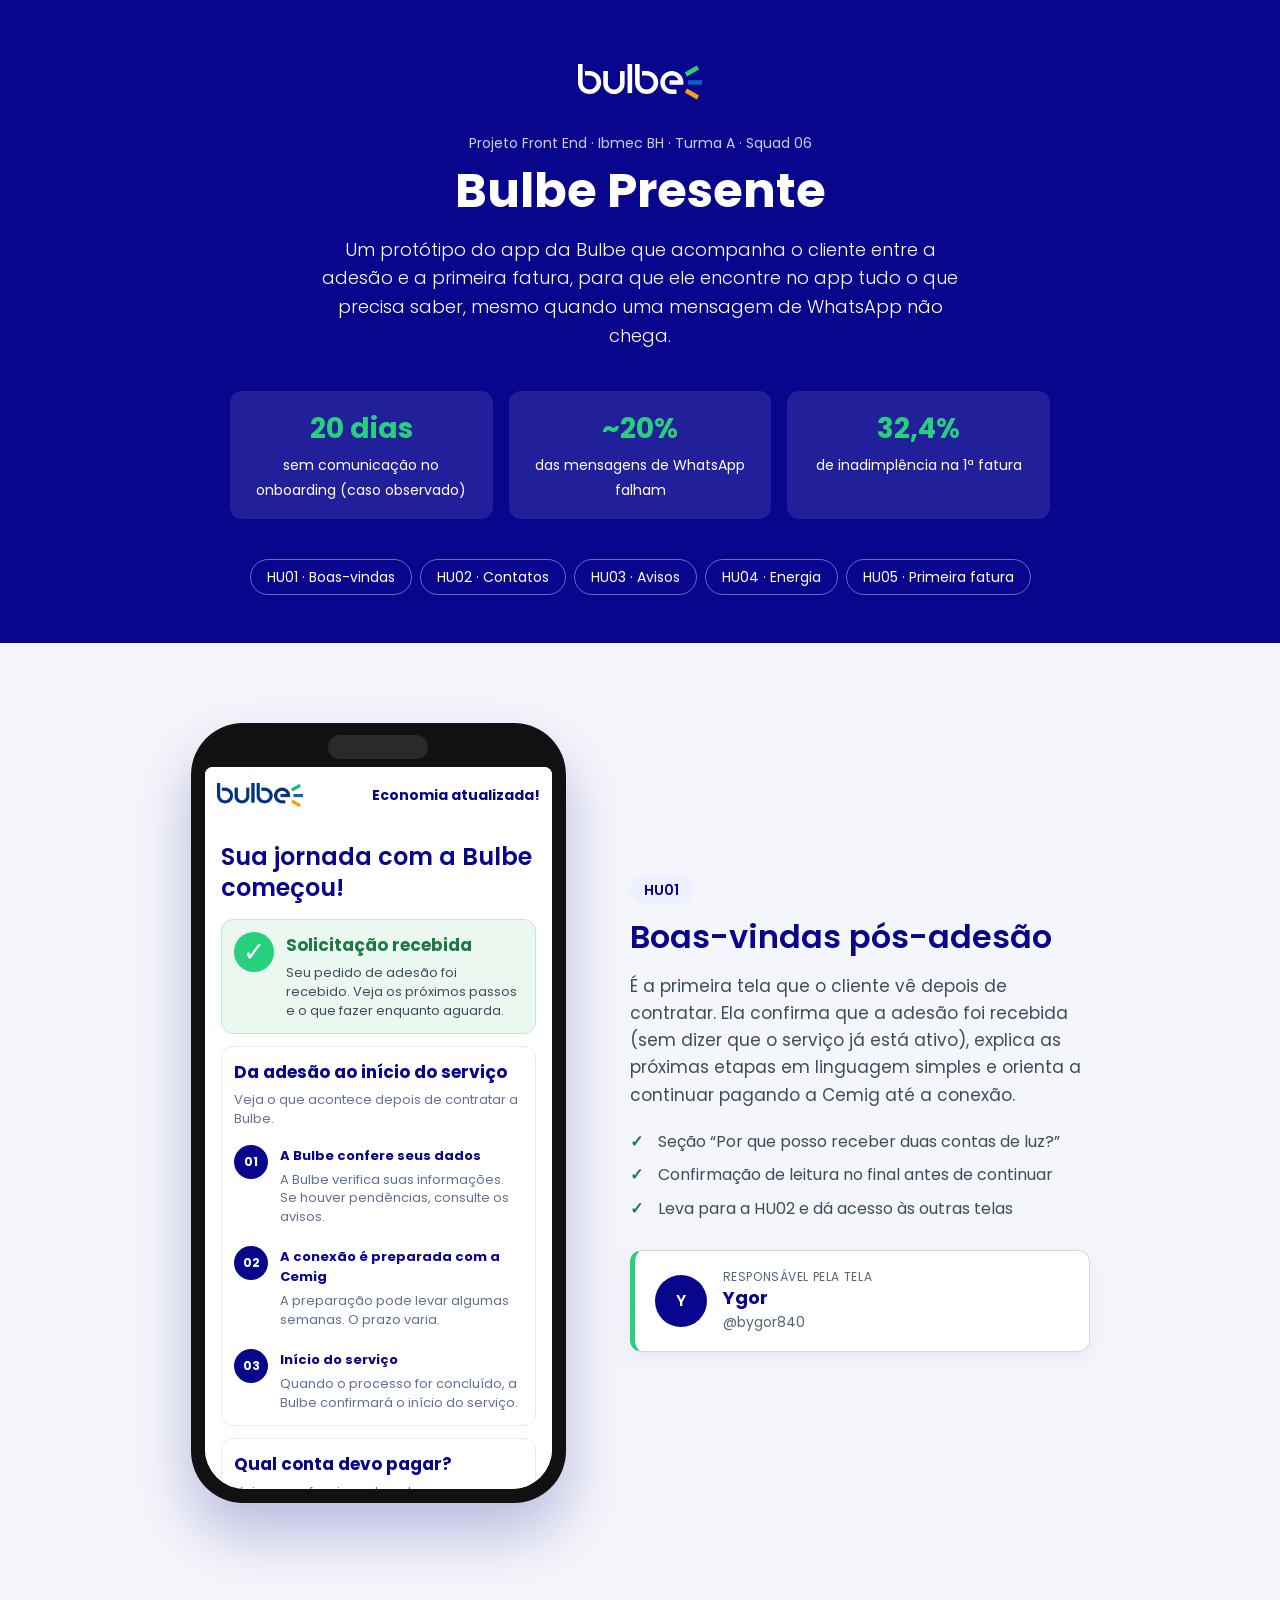
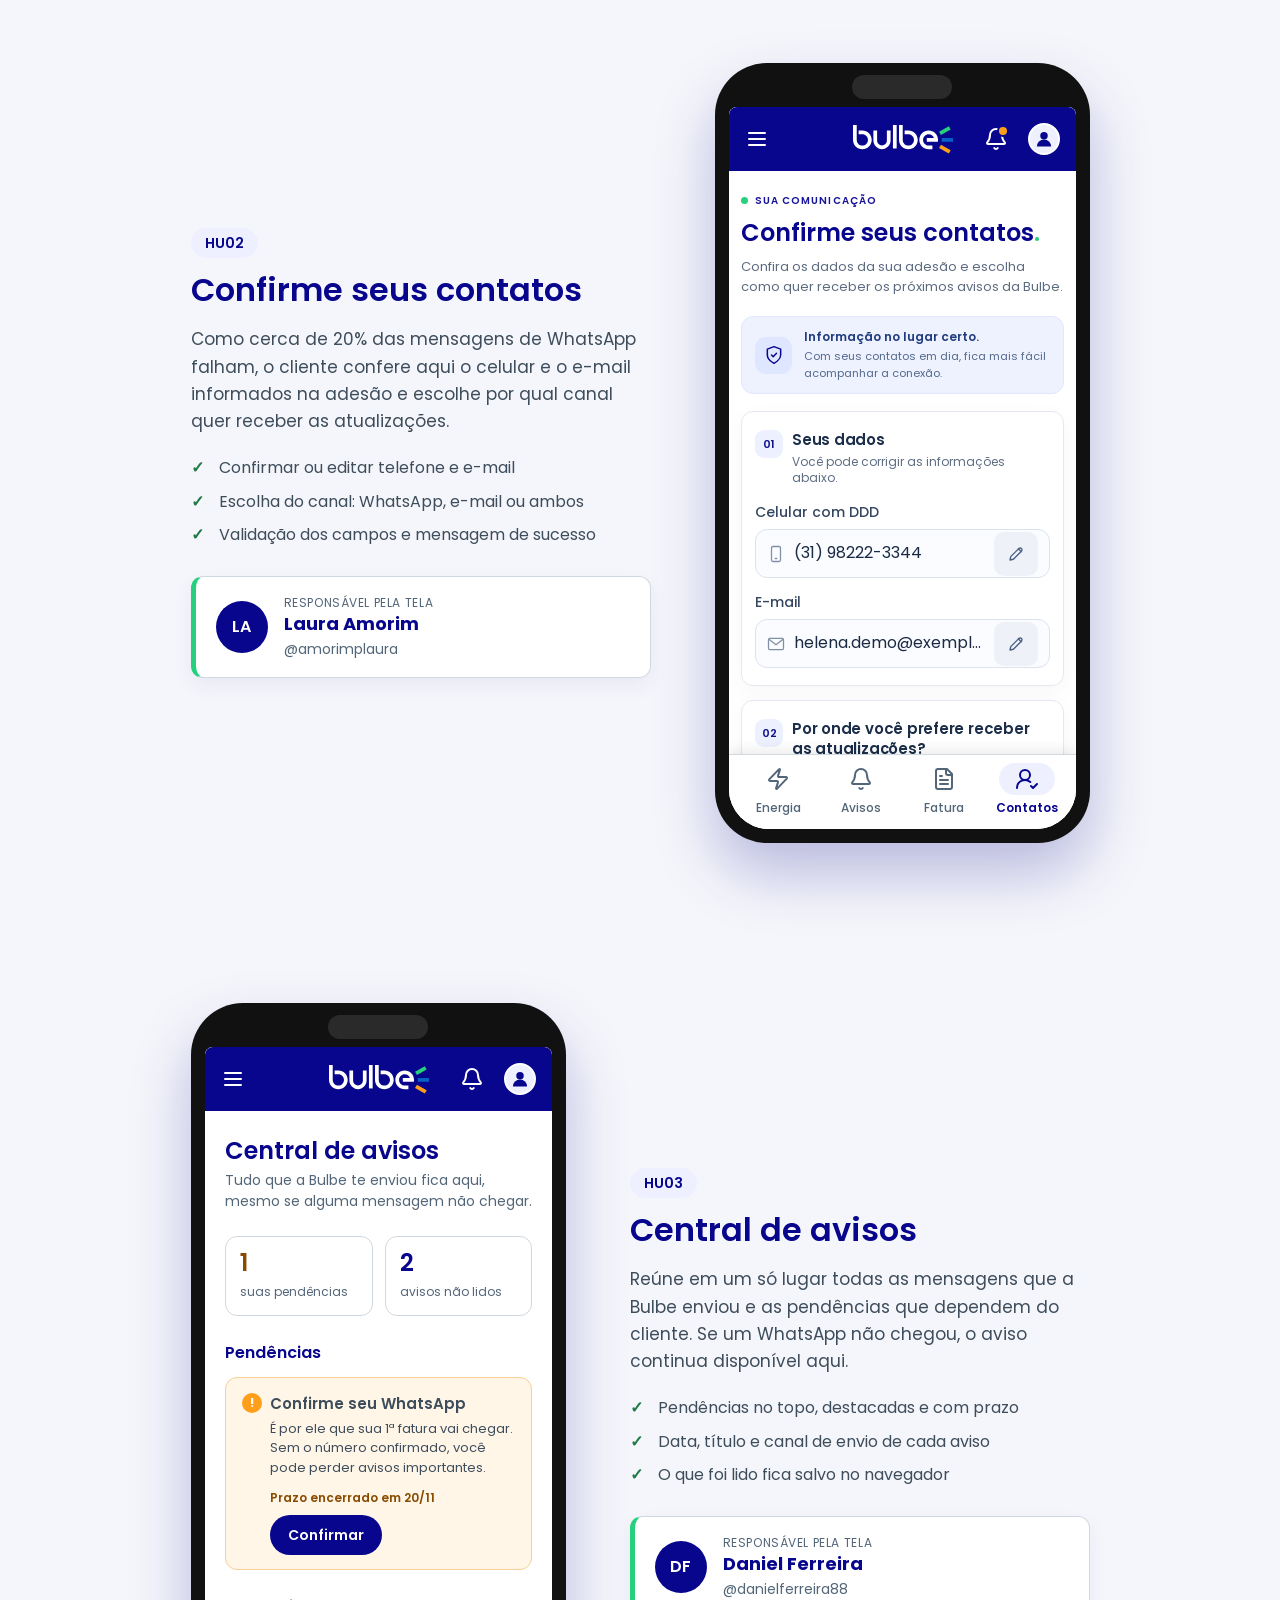
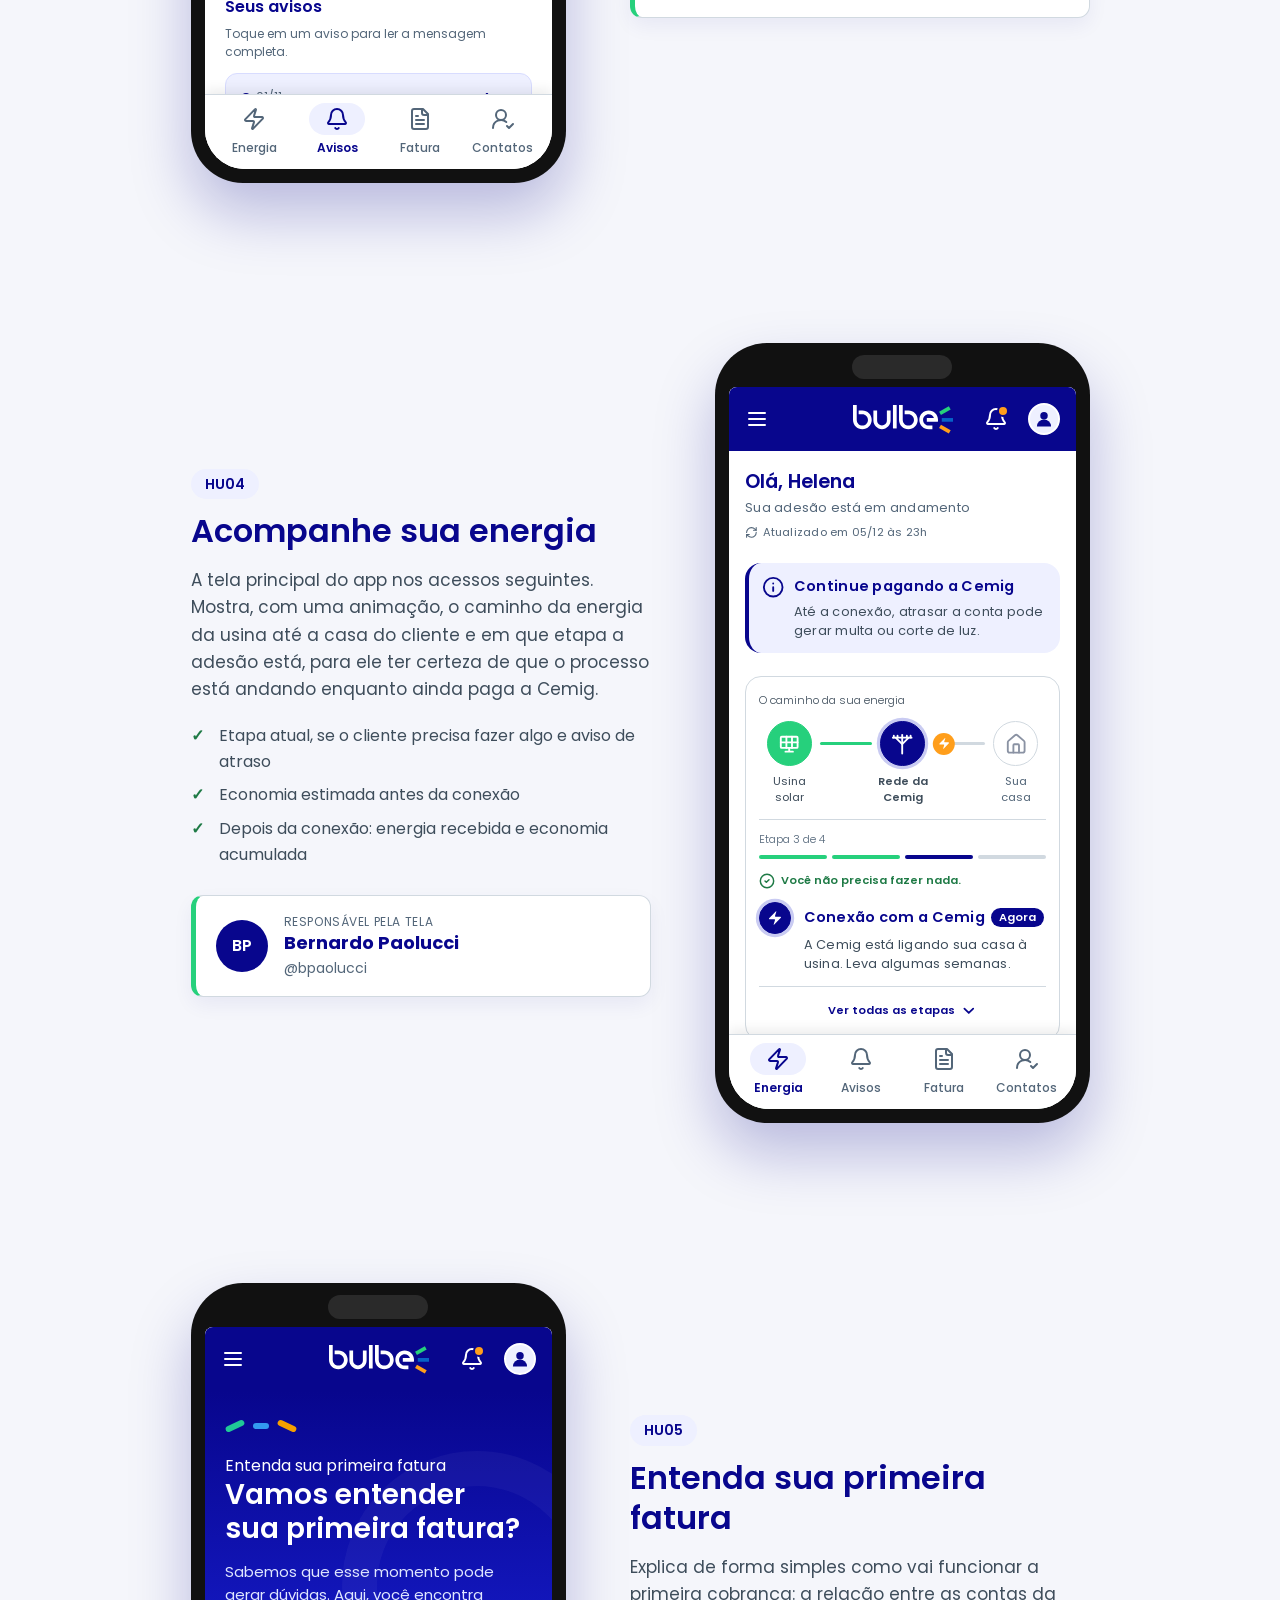
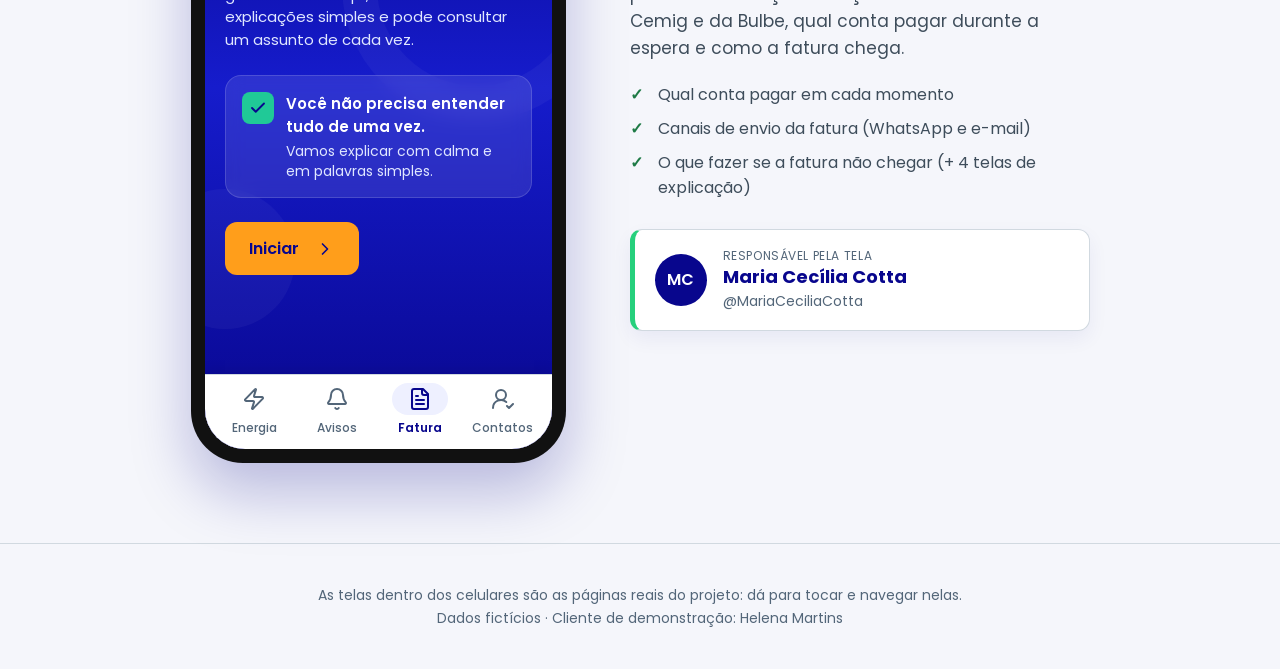
==== index.html @ 54dbc533 "feat: apresentação das telas do Bulbe Presente" ====
<!DOCTYPE html>
<html lang="pt-BR">
<head>
  <meta charset="UTF-8">
  <meta name="viewport" content="width=device-width, initial-scale=1">
  <title>Apresentação · Bulbe Presente</title>

  <!-- Fonte Poppins (a mesma do app) -->
  <link href="https://fonts.googleapis.com/css2?family=Poppins:wght@300;400;500;600;700&display=swap" rel="stylesheet">
  <link rel="stylesheet" href="apresentacao.css">
</head>
<body>

  <!-- ================= ABERTURA ================= -->
  <header class="abertura">
    <img class="abertura-logo" src="assets/img/logo-bulbe-branco.svg" alt="Bulbe">
    <p class="abertura-etiqueta">Projeto Front End · Ibmec BH · Turma A · Squad 06</p>
    <h1>Bulbe Presente</h1>
    <p class="abertura-texto">
      Um protótipo do app da Bulbe que acompanha o cliente entre a adesão e a primeira fatura,
      para que ele encontre no app tudo o que precisa saber, mesmo quando uma mensagem de WhatsApp não chega.
    </p>

    <ul class="numeros">
      <li><strong>20 dias</strong><span>sem comunicação no onboarding (caso observado)</span></li>
      <li><strong>~20%</strong><span>das mensagens de WhatsApp falham</span></li>
      <li><strong>32,4%</strong><span>de inadimplência na 1ª fatura</span></li>
    </ul>

    <nav class="sumario" aria-label="Telas">
      <a href="#hu01">HU01 · Boas-vindas</a>
      <a href="#hu02">HU02 · Contatos</a>
      <a href="#hu03">HU03 · Avisos</a>
      <a href="#hu04">HU04 · Energia</a>
      <a href="#hu05">HU05 · Primeira fatura</a>
    </nav>
  </header>

  <main>

    <!-- ================= HU01 ================= -->
    <section class="tela" id="hu01">
      <div class="celular">
        <div class="celular-entalhe"></div>
        <iframe src="pages/hu01.html?cliente=1" title="Tela HU01 · Boas-vindas" loading="lazy"></iframe>
      </div>

      <div class="tela-info">
        <span class="tela-id">HU01</span>
        <h2>Boas-vindas pós-adesão</h2>
        <p>
          É a primeira tela que o cliente vê depois de contratar. Ela confirma que a adesão foi recebida
          (sem dizer que o serviço já está ativo), explica as próximas etapas em linguagem simples e
          orienta a continuar pagando a Cemig até a conexão.
        </p>
        <ul class="destaques">
          <li>Seção “Por que posso receber duas contas de luz?”</li>
          <li>Confirmação de leitura no final antes de continuar</li>
          <li>Leva para a HU02 e dá acesso às outras telas</li>
        </ul>
        <div class="responsavel">
          <span class="responsavel-foto">Y</span>
          <div>
            <small>Responsável pela tela</small>
            <strong>Ygor</strong>
            <span>@bygor840</span>
          </div>
        </div>
      </div>
    </section>

    <!-- ================= HU02 ================= -->
    <section class="tela" id="hu02">
      <div class="celular">
        <div class="celular-entalhe"></div>
        <iframe src="pages/confirmar-contatos.html?cliente=1" title="Tela HU02 · Confirme seus contatos" loading="lazy"></iframe>
      </div>

      <div class="tela-info">
        <span class="tela-id">HU02</span>
        <h2>Confirme seus contatos</h2>
        <p>
          Como cerca de 20% das mensagens de WhatsApp falham, o cliente confere aqui o celular e o e-mail
          informados na adesão e escolhe por qual canal quer receber as atualizações.
        </p>
        <ul class="destaques">
          <li>Confirmar ou editar telefone e e-mail</li>
          <li>Escolha do canal: WhatsApp, e-mail ou ambos</li>
          <li>Validação dos campos e mensagem de sucesso</li>
        </ul>
        <div class="responsavel">
          <span class="responsavel-foto">LA</span>
          <div>
            <small>Responsável pela tela</small>
            <strong>Laura Amorim</strong>
            <span>@amorimplaura</span>
          </div>
        </div>
      </div>
    </section>

    <!-- ================= HU03 ================= -->
    <section class="tela" id="hu03">
      <div class="celular">
        <div class="celular-entalhe"></div>
        <iframe src="pages/central-de-avisos.html?cliente=1" title="Tela HU03 · Central de avisos" loading="lazy"></iframe>
      </div>

      <div class="tela-info">
        <span class="tela-id">HU03</span>
        <h2>Central de avisos</h2>
        <p>
          Reúne em um só lugar todas as mensagens que a Bulbe enviou e as pendências que dependem do cliente.
          Se um WhatsApp não chegou, o aviso continua disponível aqui.
        </p>
        <ul class="destaques">
          <li>Pendências no topo, destacadas e com prazo</li>
          <li>Data, título e canal de envio de cada aviso</li>
          <li>O que foi lido fica salvo no navegador</li>
        </ul>
        <div class="responsavel">
          <span class="responsavel-foto">DF</span>
          <div>
            <small>Responsável pela tela</small>
            <strong>Daniel Ferreira</strong>
            <span>@danielferreira88</span>
          </div>
        </div>
      </div>
    </section>

    <!-- ================= HU04 ================= -->
    <section class="tela" id="hu04">
      <div class="celular">
        <div class="celular-entalhe"></div>
        <iframe src="pages/acompanhe-sua-energia.html?cliente=1" title="Tela HU04 · Acompanhe sua energia" loading="lazy"></iframe>
      </div>

      <div class="tela-info">
        <span class="tela-id">HU04</span>
        <h2>Acompanhe sua energia</h2>
        <p>
          A tela principal do app nos acessos seguintes. Mostra, com uma animação, o caminho da energia
          da usina até a casa do cliente e em que etapa a adesão está, para ele ter certeza de que o processo
          está andando enquanto ainda paga a Cemig.
        </p>
        <ul class="destaques">
          <li>Etapa atual, se o cliente precisa fazer algo e aviso de atraso</li>
          <li>Economia estimada antes da conexão</li>
          <li>Depois da conexão: energia recebida e economia acumulada</li>
        </ul>
        <div class="responsavel">
          <span class="responsavel-foto">BP</span>
          <div>
            <small>Responsável pela tela</small>
            <strong>Bernardo Paolucci</strong>
            <span>@bpaolucci</span>
          </div>
        </div>
      </div>
    </section>

    <!-- ================= HU05 ================= -->
    <section class="tela" id="hu05">
      <div class="celular">
        <div class="celular-entalhe"></div>
        <iframe src="pages/primeira-fatura.html?cliente=1" title="Tela HU05 · Primeira fatura" loading="lazy"></iframe>
      </div>

      <div class="tela-info">
        <span class="tela-id">HU05</span>
        <h2>Entenda sua primeira fatura</h2>
        <p>
          Explica de forma simples como vai funcionar a primeira cobrança: a relação entre as contas da Cemig
          e da Bulbe, qual conta pagar durante a espera e como a fatura chega.
        </p>
        <ul class="destaques">
          <li>Qual conta pagar em cada momento</li>
          <li>Canais de envio da fatura (WhatsApp e e-mail)</li>
          <li>O que fazer se a fatura não chegar (+ 4 telas de explicação)</li>
        </ul>
        <div class="responsavel">
          <span class="responsavel-foto">MC</span>
          <div>
            <small>Responsável pela tela</small>
            <strong>Maria Cecília Cotta</strong>
            <span>@MariaCeciliaCotta</span>
          </div>
        </div>
      </div>
    </section>

  </main>

  <footer class="rodape">
    <p>As telas dentro dos celulares são as páginas reais do projeto: dá para tocar e navegar nelas.</p>
    <p>Dados fictícios · Cliente de demonstração: Helena Martins</p>
  </footer>

</body>
</html>
---- apresentacao.css ----
/* =========================================================
   Apresentação do projeto: um celular por tela
   Usa as mesmas cores do app (cores.css)
   ========================================================= */
@import url("assets/css/cores.css");

* {
  box-sizing: border-box;
  margin: 0;
  padding: 0;
}

html {
  scroll-behavior: smooth;
}

body {
  font-family: var(--fonte);
  color: var(--cor-texto);
  background: #f5f6fb;
  line-height: 1.6;
}

/* ---------- Abertura ---------- */
.abertura {
  background: var(--cor-azul);
  color: var(--cor-branco);
  padding: 64px 16px 48px;
  text-align: center;
}

.abertura-logo {
  height: 36px;
  margin-bottom: 24px;
}

.abertura-etiqueta {
  font-size: 14px;
  opacity: 0.8;
}

.abertura h1 {
  font-size: 48px;
  font-weight: 700;
  line-height: 1.2;
  margin: 8px 0 16px;
}

.abertura-texto {
  max-width: 640px;
  margin: 0 auto;
  font-size: 18px;
  font-weight: 300;
}

.numeros {
  list-style: none;
  display: flex;
  flex-wrap: wrap;
  justify-content: center;
  gap: 16px;
  margin: 40px auto 0;
  max-width: 820px;
}

.numeros li {
  flex: 1 1 200px;
  background: rgba(255, 255, 255, 0.1);
  border-radius: var(--raio-card);
  padding: 16px;
}

.numeros strong {
  display: block;
  font-size: 28px;
  color: var(--cor-verde);
}

.numeros span {
  font-size: 14px;
}

.sumario {
  display: flex;
  flex-wrap: wrap;
  justify-content: center;
  gap: 8px;
  margin-top: 40px;
}

.sumario a {
  color: var(--cor-branco);
  text-decoration: none;
  font-size: 14px;
  border: 1px solid rgba(255, 255, 255, 0.4);
  border-radius: 999px;
  padding: 6px 16px;
}

.sumario a:hover {
  background: var(--cor-branco);
  color: var(--cor-azul);
}

/* ---------- Uma seção por tela ---------- */
.tela {
  display: flex;
  align-items: center;
  justify-content: center;
  gap: 64px;
  max-width: 1100px;
  margin: 0 auto;
  padding: 80px 16px;
}

/* Seções pares: celular do lado direito */
.tela:nth-child(even) {
  flex-direction: row-reverse;
}

/* ---------- Modelo de celular ---------- */
.celular {
  position: relative;
  flex-shrink: 0;
  width: 375px;
  height: 780px;
  padding: 44px 14px 14px;
  background: #111;
  border-radius: 52px;
  box-shadow: 0 30px 60px rgba(8, 6, 141, 0.25);
}

.celular-entalhe {
  position: absolute;
  top: 12px;
  left: 50%;
  transform: translateX(-50%);
  width: 100px;
  height: 24px;
  background: #2a2a2a;
  border-radius: 20px;
}

.celular iframe {
  width: 100%;
  height: 100%;
  border: 0;
  border-radius: 8px 8px 40px 40px;
  background: var(--cor-branco);
}

/* ---------- Texto da tela ---------- */
.tela-info {
  max-width: 460px;
}

.tela-id {
  display: inline-block;
  background: var(--cor-azul-claro);
  color: var(--cor-azul);
  font-weight: 600;
  font-size: 14px;
  border-radius: 999px;
  padding: 4px 14px;
}

.tela-info h2 {
  color: var(--cor-azul);
  font-size: 32px;
  font-weight: 600;
  line-height: 1.25;
  margin: 12px 0 16px;
}

.tela-info p {
  font-size: 17px;
}

.destaques {
  list-style: none;
  margin: 20px 0 28px;
}

.destaques li {
  position: relative;
  padding-left: 28px;
  margin-bottom: 8px;
}

.destaques li::before {
  content: "✓";
  position: absolute;
  left: 0;
  color: var(--cor-verde-escuro);
  font-weight: 700;
}

/* ---------- Card do responsável ---------- */
.responsavel {
  display: flex;
  align-items: center;
  gap: 16px;
  background: var(--cor-branco);
  border: 1px solid var(--cor-linha);
  border-left: 5px solid var(--cor-verde);
  border-radius: var(--raio-card);
  padding: 16px 20px;
  box-shadow: 0 8px 20px rgba(8, 6, 141, 0.06);
}

.responsavel-foto {
  display: flex;
  align-items: center;
  justify-content: center;
  flex-shrink: 0;
  width: 52px;
  height: 52px;
  border-radius: 50%;
  background: var(--cor-azul);
  color: var(--cor-branco);
  font-weight: 600;
}

.responsavel small {
  display: block;
  font-size: 12px;
  color: var(--cor-texto-secundario);
  text-transform: uppercase;
  letter-spacing: 0.05em;
}

.responsavel strong {
  display: block;
  color: var(--cor-azul);
  font-size: 18px;
  line-height: 1.3;
}

.responsavel div span {
  font-size: 14px;
  color: var(--cor-texto-secundario);
}

/* ---------- Rodapé ---------- */
.rodape {
  text-align: center;
  padding: 40px 16px;
  font-size: 14px;
  color: var(--cor-texto-secundario);
  border-top: 1px solid var(--cor-linha);
}

/* ---------- Telas menores: texto embaixo do celular ---------- */
@media (max-width: 900px) {
  .tela,
  .tela:nth-child(even) {
    flex-direction: column;
    gap: 32px;
    padding: 56px 16px;
  }

  .abertura h1 {
    font-size: 36px;
  }
}

@media (max-width: 420px) {
  .celular {
    width: 100%;
    max-width: 375px;
    height: 700px;
    border-radius: 44px;
  }

  .celular iframe {
    border-radius: 8px 8px 32px 32px;
  }
}
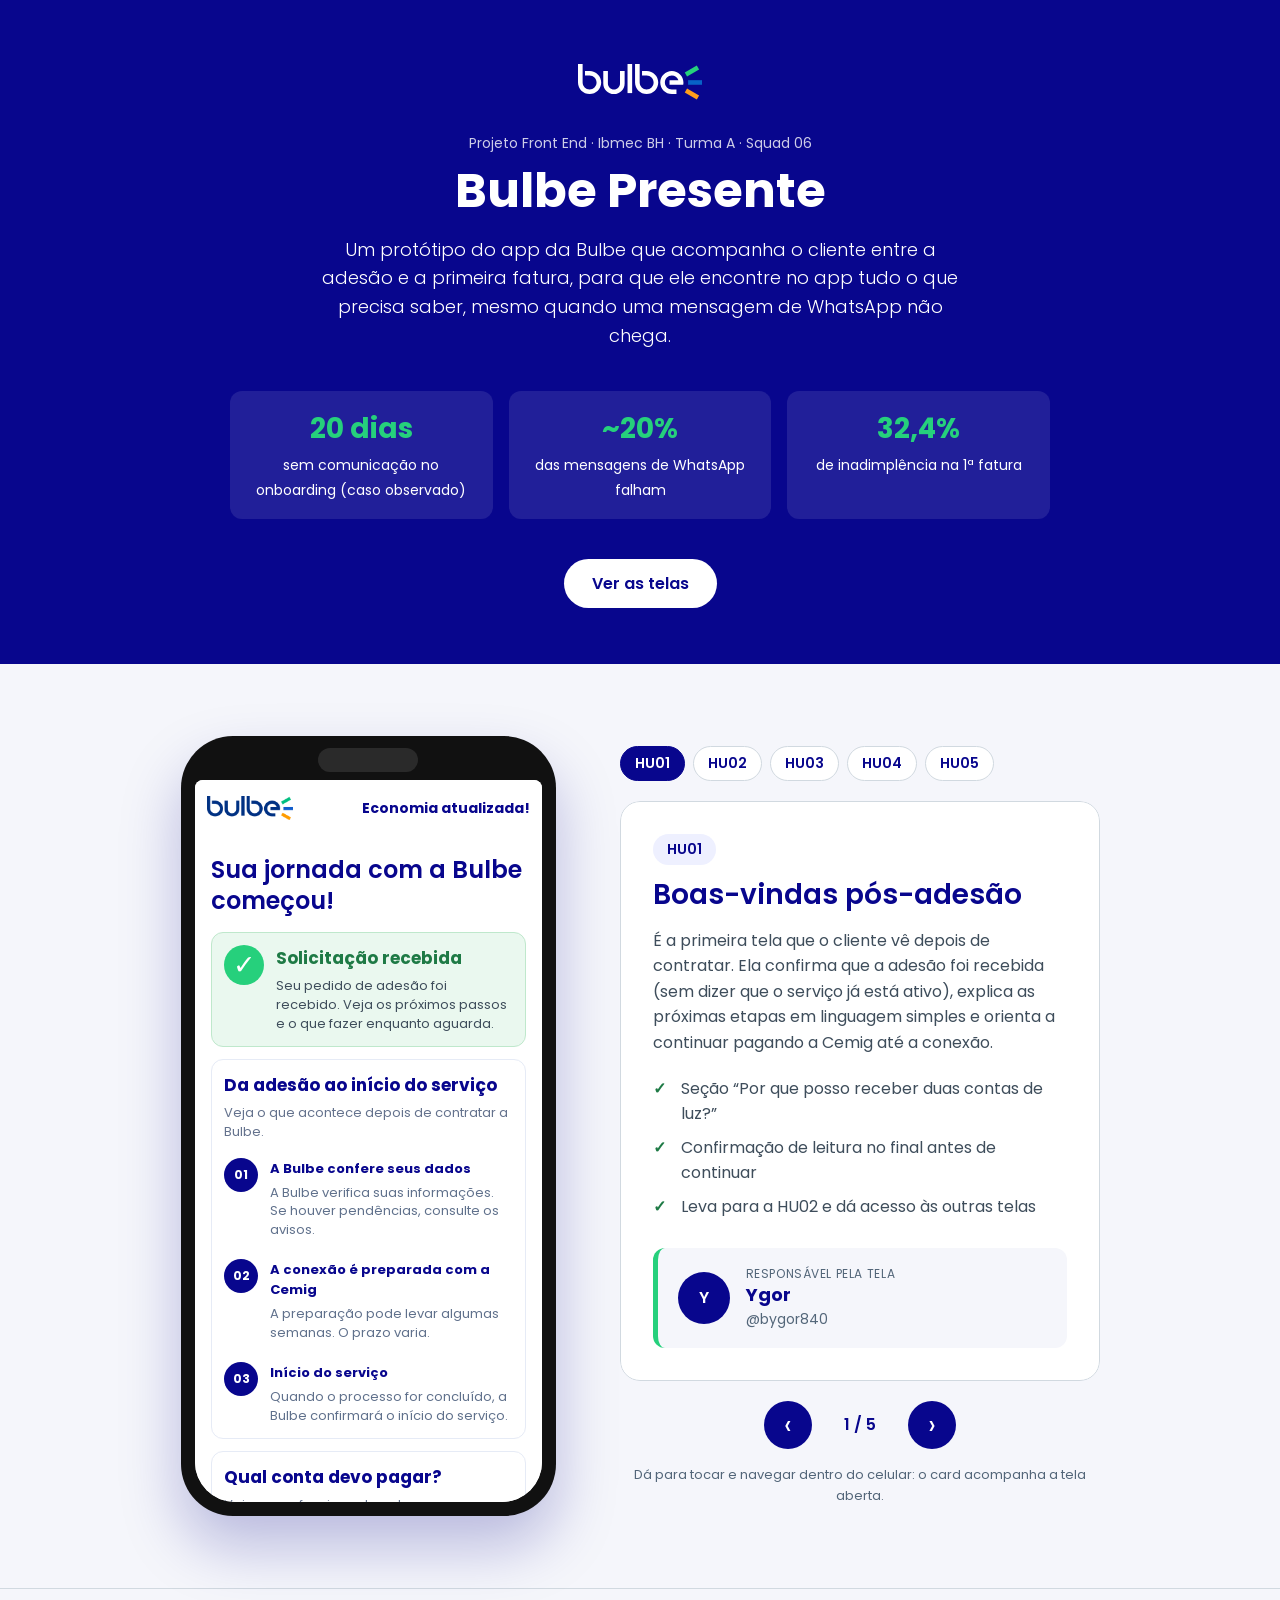
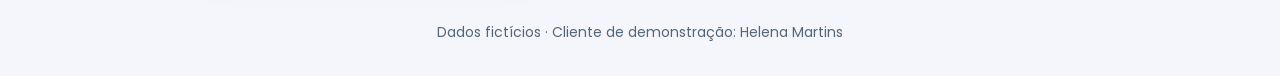
==== commit b9f86cfe: "feat: apresentação com 1 celular e carrossel de telas" ====
--- a/index.html
+++ b/index.html
@@ -8,6 +8,8 @@
   <!-- Fonte Poppins (a mesma do app) -->
   <link href="https://fonts.googleapis.com/css2?family=Poppins:wght@300;400;500;600;700&display=swap" rel="stylesheet">
   <link rel="stylesheet" href="apresentacao.css">
+  <link rel="icon" type="image/png" href="assets/img/bulbe_logo.png">
+  <script src="apresentacao.js" defer></script>
 </head>
 <body>
 
@@ -27,173 +29,167 @@
       <li><strong>32,4%</strong><span>de inadimplência na 1ª fatura</span></li>
     </ul>
 
-    <nav class="sumario" aria-label="Telas">
-      <a href="#hu01">HU01 · Boas-vindas</a>
-      <a href="#hu02">HU02 · Contatos</a>
-      <a href="#hu03">HU03 · Avisos</a>
-      <a href="#hu04">HU04 · Energia</a>
-      <a href="#hu05">HU05 · Primeira fatura</a>
-    </nav>
+    <a class="abertura-botao" href="#demo">Ver as telas</a>
   </header>
 
-  <main>
+  <!-- ================= DEMONSTRAÇÃO: 1 celular + carrossel ================= -->
+  <main class="demo" id="demo">
 
-    <!-- ================= HU01 ================= -->
-    <section class="tela" id="hu01">
-      <div class="celular">
-        <div class="celular-entalhe"></div>
-        <iframe src="pages/hu01.html?cliente=1" title="Tela HU01 · Boas-vindas" loading="lazy"></iframe>
+    <!-- Celular: mostra a tela do card atual e pode ser navegado -->
+    <div class="celular">
+      <div class="celular-entalhe"></div>
+      <iframe id="celular-tela" src="pages/hu01.html?cliente=1" title="Tela do app Bulbe Presente"></iframe>
+    </div>
+
+    <!-- Carrossel: um card por tela -->
+    <section class="carrossel" aria-label="Telas do app">
+
+      <!-- Abas com as telas (atalho direto para cada uma) -->
+      <nav class="carrossel-abas" aria-label="Escolher tela">
+        <button type="button" data-ir="0">HU01</button>
+        <button type="button" data-ir="1">HU02</button>
+        <button type="button" data-ir="2">HU03</button>
+        <button type="button" data-ir="3">HU04</button>
+        <button type="button" data-ir="4">HU05</button>
+      </nav>
+
+      <div class="carrossel-janela">
+        <div class="carrossel-trilho" id="carrossel-trilho">
+
+          <!-- HU01 -->
+          <article class="card" data-tela="pages/hu01.html" data-arquivos="hu01.html">
+            <span class="tela-id">HU01</span>
+            <h2>Boas-vindas pós-adesão</h2>
+            <p>
+              É a primeira tela que o cliente vê depois de contratar. Ela confirma que a adesão foi recebida
+              (sem dizer que o serviço já está ativo), explica as próximas etapas em linguagem simples e
+              orienta a continuar pagando a Cemig até a conexão.
+            </p>
+            <ul class="destaques">
+              <li>Seção “Por que posso receber duas contas de luz?”</li>
+              <li>Confirmação de leitura no final antes de continuar</li>
+              <li>Leva para a HU02 e dá acesso às outras telas</li>
+            </ul>
+            <div class="responsavel">
+              <span class="responsavel-foto">Y</span>
+              <div>
+                <small>Responsável pela tela</small>
+                <strong>Ygor</strong>
+                <span>@bygor840</span>
+              </div>
+            </div>
+          </article>
+
+          <!-- HU02 -->
+          <article class="card" data-tela="pages/confirmar-contatos.html" data-arquivos="confirmar-contatos.html">
+            <span class="tela-id">HU02</span>
+            <h2>Confirme seus contatos</h2>
+            <p>
+              Como cerca de 20% das mensagens de WhatsApp falham, o cliente confere aqui o celular e o e-mail
+              informados na adesão e escolhe por qual canal quer receber as atualizações.
+            </p>
+            <ul class="destaques">
+              <li>Confirmar ou editar telefone e e-mail</li>
+              <li>Escolha do canal: WhatsApp, e-mail ou ambos</li>
+              <li>Validação dos campos e mensagem de sucesso</li>
+            </ul>
+            <div class="responsavel">
+              <span class="responsavel-foto">LA</span>
+              <div>
+                <small>Responsável pela tela</small>
+                <strong>Laura Amorim</strong>
+                <span>@amorimplaura</span>
+              </div>
+            </div>
+          </article>
+
+          <!-- HU03 -->
+          <article class="card" data-tela="pages/central-de-avisos.html" data-arquivos="central-de-avisos.html">
+            <span class="tela-id">HU03</span>
+            <h2>Central de avisos</h2>
+            <p>
+              Reúne em um só lugar todas as mensagens que a Bulbe enviou e as pendências que dependem do cliente.
+              Se um WhatsApp não chegou, o aviso continua disponível aqui.
+            </p>
+            <ul class="destaques">
+              <li>Pendências no topo, destacadas e com prazo</li>
+              <li>Data, título e canal de envio de cada aviso</li>
+              <li>O que foi lido fica salvo no navegador</li>
+            </ul>
+            <div class="responsavel">
+              <span class="responsavel-foto">DF</span>
+              <div>
+                <small>Responsável pela tela</small>
+                <strong>Daniel Ferreira</strong>
+                <span>@danielferreira88</span>
+              </div>
+            </div>
+          </article>
+
+          <!-- HU04 -->
+          <article class="card" data-tela="pages/acompanhe-sua-energia.html" data-arquivos="acompanhe-sua-energia.html">
+            <span class="tela-id">HU04</span>
+            <h2>Acompanhe sua energia</h2>
+            <p>
+              A tela principal do app nos acessos seguintes. Mostra, com uma animação, o caminho da energia
+              da usina até a casa do cliente e em que etapa a adesão está, para ele ter certeza de que o processo
+              está andando enquanto ainda paga a Cemig.
+            </p>
+            <ul class="destaques">
+              <li>Etapa atual, se o cliente precisa fazer algo e aviso de atraso</li>
+              <li>Economia estimada antes da conexão</li>
+              <li>Depois da conexão: energia recebida e economia acumulada</li>
+            </ul>
+            <div class="responsavel">
+              <span class="responsavel-foto">BP</span>
+              <div>
+                <small>Responsável pela tela</small>
+                <strong>Bernardo Paolucci</strong>
+                <span>@bpaolucci</span>
+              </div>
+            </div>
+          </article>
+
+          <!-- HU05 (inclui as telas de explicação abertas a partir dela) -->
+          <article class="card" data-tela="pages/primeira-fatura.html"
+                   data-arquivos="primeira-fatura.html explicacao-contas.html explicacao-empresas.html explicacao-recebimento.html duvidas-fatura.html central-orientacoes.html">
+            <span class="tela-id">HU05</span>
+            <h2>Entenda sua primeira fatura</h2>
+            <p>
+              Explica de forma simples como vai funcionar a primeira cobrança: a relação entre as contas da Cemig
+              e da Bulbe, qual conta pagar durante a espera e como a fatura chega.
+            </p>
+            <ul class="destaques">
+              <li>Qual conta pagar em cada momento</li>
+              <li>Canais de envio da fatura (WhatsApp e e-mail)</li>
+              <li>O que fazer se a fatura não chegar (+ 4 telas de explicação)</li>
+            </ul>
+            <div class="responsavel">
+              <span class="responsavel-foto">MC</span>
+              <div>
+                <small>Responsável pela tela</small>
+                <strong>Maria Cecília Cotta</strong>
+                <span>@MariaCeciliaCotta</span>
+              </div>
+            </div>
+          </article>
+
+        </div>
       </div>
 
-      <div class="tela-info">
-        <span class="tela-id">HU01</span>
-        <h2>Boas-vindas pós-adesão</h2>
-        <p>
-          É a primeira tela que o cliente vê depois de contratar. Ela confirma que a adesão foi recebida
-          (sem dizer que o serviço já está ativo), explica as próximas etapas em linguagem simples e
-          orienta a continuar pagando a Cemig até a conexão.
-        </p>
-        <ul class="destaques">
-          <li>Seção “Por que posso receber duas contas de luz?”</li>
-          <li>Confirmação de leitura no final antes de continuar</li>
-          <li>Leva para a HU02 e dá acesso às outras telas</li>
-        </ul>
-        <div class="responsavel">
-          <span class="responsavel-foto">Y</span>
-          <div>
-            <small>Responsável pela tela</small>
-            <strong>Ygor</strong>
-            <span>@bygor840</span>
-          </div>
-        </div>
-      </div>
-    </section>
-
-    <!-- ================= HU02 ================= -->
-    <section class="tela" id="hu02">
-      <div class="celular">
-        <div class="celular-entalhe"></div>
-        <iframe src="pages/confirmar-contatos.html?cliente=1" title="Tela HU02 · Confirme seus contatos" loading="lazy"></iframe>
+      <!-- Setas e contador -->
+      <div class="carrossel-controles">
+        <button type="button" class="seta" id="anterior" aria-label="Tela anterior">‹</button>
+        <span class="contador" id="contador" aria-live="polite">1 / 5</span>
+        <button type="button" class="seta" id="proxima" aria-label="Próxima tela">›</button>
       </div>
 
-      <div class="tela-info">
-        <span class="tela-id">HU02</span>
-        <h2>Confirme seus contatos</h2>
-        <p>
-          Como cerca de 20% das mensagens de WhatsApp falham, o cliente confere aqui o celular e o e-mail
-          informados na adesão e escolhe por qual canal quer receber as atualizações.
-        </p>
-        <ul class="destaques">
-          <li>Confirmar ou editar telefone e e-mail</li>
-          <li>Escolha do canal: WhatsApp, e-mail ou ambos</li>
-          <li>Validação dos campos e mensagem de sucesso</li>
-        </ul>
-        <div class="responsavel">
-          <span class="responsavel-foto">LA</span>
-          <div>
-            <small>Responsável pela tela</small>
-            <strong>Laura Amorim</strong>
-            <span>@amorimplaura</span>
-          </div>
-        </div>
-      </div>
-    </section>
-
-    <!-- ================= HU03 ================= -->
-    <section class="tela" id="hu03">
-      <div class="celular">
-        <div class="celular-entalhe"></div>
-        <iframe src="pages/central-de-avisos.html?cliente=1" title="Tela HU03 · Central de avisos" loading="lazy"></iframe>
-      </div>
-
-      <div class="tela-info">
-        <span class="tela-id">HU03</span>
-        <h2>Central de avisos</h2>
-        <p>
-          Reúne em um só lugar todas as mensagens que a Bulbe enviou e as pendências que dependem do cliente.
-          Se um WhatsApp não chegou, o aviso continua disponível aqui.
-        </p>
-        <ul class="destaques">
-          <li>Pendências no topo, destacadas e com prazo</li>
-          <li>Data, título e canal de envio de cada aviso</li>
-          <li>O que foi lido fica salvo no navegador</li>
-        </ul>
-        <div class="responsavel">
-          <span class="responsavel-foto">DF</span>
-          <div>
-            <small>Responsável pela tela</small>
-            <strong>Daniel Ferreira</strong>
-            <span>@danielferreira88</span>
-          </div>
-        </div>
-      </div>
-    </section>
-
-    <!-- ================= HU04 ================= -->
-    <section class="tela" id="hu04">
-      <div class="celular">
-        <div class="celular-entalhe"></div>
-        <iframe src="pages/acompanhe-sua-energia.html?cliente=1" title="Tela HU04 · Acompanhe sua energia" loading="lazy"></iframe>
-      </div>
-
-      <div class="tela-info">
-        <span class="tela-id">HU04</span>
-        <h2>Acompanhe sua energia</h2>
-        <p>
-          A tela principal do app nos acessos seguintes. Mostra, com uma animação, o caminho da energia
-          da usina até a casa do cliente e em que etapa a adesão está, para ele ter certeza de que o processo
-          está andando enquanto ainda paga a Cemig.
-        </p>
-        <ul class="destaques">
-          <li>Etapa atual, se o cliente precisa fazer algo e aviso de atraso</li>
-          <li>Economia estimada antes da conexão</li>
-          <li>Depois da conexão: energia recebida e economia acumulada</li>
-        </ul>
-        <div class="responsavel">
-          <span class="responsavel-foto">BP</span>
-          <div>
-            <small>Responsável pela tela</small>
-            <strong>Bernardo Paolucci</strong>
-            <span>@bpaolucci</span>
-          </div>
-        </div>
-      </div>
-    </section>
-
-    <!-- ================= HU05 ================= -->
-    <section class="tela" id="hu05">
-      <div class="celular">
-        <div class="celular-entalhe"></div>
-        <iframe src="pages/primeira-fatura.html?cliente=1" title="Tela HU05 · Primeira fatura" loading="lazy"></iframe>
-      </div>
-
-      <div class="tela-info">
-        <span class="tela-id">HU05</span>
-        <h2>Entenda sua primeira fatura</h2>
-        <p>
-          Explica de forma simples como vai funcionar a primeira cobrança: a relação entre as contas da Cemig
-          e da Bulbe, qual conta pagar durante a espera e como a fatura chega.
-        </p>
-        <ul class="destaques">
-          <li>Qual conta pagar em cada momento</li>
-          <li>Canais de envio da fatura (WhatsApp e e-mail)</li>
-          <li>O que fazer se a fatura não chegar (+ 4 telas de explicação)</li>
-        </ul>
-        <div class="responsavel">
-          <span class="responsavel-foto">MC</span>
-          <div>
-            <small>Responsável pela tela</small>
-            <strong>Maria Cecília Cotta</strong>
-            <span>@MariaCeciliaCotta</span>
-          </div>
-        </div>
-      </div>
+      <p class="dica">Dá para tocar e navegar dentro do celular: o card acompanha a tela aberta.</p>
     </section>
 
   </main>
 
   <footer class="rodape">
-    <p>As telas dentro dos celulares são as páginas reais do projeto: dá para tocar e navegar nelas.</p>
     <p>Dados fictícios · Cliente de demonstração: Helena Martins</p>
   </footer>
 
--- a/apresentacao.css
+++ b/apresentacao.css
@@ -1,5 +1,5 @@
 /* =========================================================
-   Apresentação do projeto: um celular por tela
+   Apresentação: 1 celular + carrossel de cards
    Usa as mesmas cores do app (cores.css)
    ========================================================= */
 @import url("assets/css/cores.css");
@@ -21,11 +21,16 @@
   line-height: 1.6;
 }
 
+button {
+  font-family: inherit;
+  cursor: pointer;
+}
+
 /* ---------- Abertura ---------- */
 .abertura {
   background: var(--cor-azul);
   color: var(--cor-branco);
-  padding: 64px 16px 48px;
+  padding: 64px 16px 56px;
   text-align: center;
 }
 
@@ -80,42 +85,30 @@
   font-size: 14px;
 }
 
-.sumario {
-  display: flex;
-  flex-wrap: wrap;
-  justify-content: center;
-  gap: 8px;
+.abertura-botao {
+  display: inline-block;
   margin-top: 40px;
-}
-
-.sumario a {
-  color: var(--cor-branco);
+  background: var(--cor-branco);
+  color: var(--cor-azul);
+  font-weight: 600;
   text-decoration: none;
-  font-size: 14px;
-  border: 1px solid rgba(255, 255, 255, 0.4);
   border-radius: 999px;
-  padding: 6px 16px;
-}
-
-.sumario a:hover {
-  background: var(--cor-branco);
-  color: var(--cor-azul);
-}
-
-/* ---------- Uma seção por tela ---------- */
-.tela {
+  padding: 12px 28px;
+}
+
+.abertura-botao:hover {
+  background: var(--cor-verde);
+}
+
+/* ---------- Demonstração: celular + carrossel lado a lado ---------- */
+.demo {
   display: flex;
   align-items: center;
   justify-content: center;
   gap: 64px;
   max-width: 1100px;
   margin: 0 auto;
-  padding: 80px 16px;
-}
-
-/* Seções pares: celular do lado direito */
-.tela:nth-child(even) {
-  flex-direction: row-reverse;
+  padding: 72px 16px;
 }
 
 /* ---------- Modelo de celular ---------- */
@@ -149,9 +142,59 @@
   background: var(--cor-branco);
 }
 
-/* ---------- Texto da tela ---------- */
-.tela-info {
-  max-width: 460px;
+/* ---------- Carrossel ---------- */
+.carrossel {
+  width: 100%;
+  max-width: 480px;
+  min-width: 0;
+}
+
+/* Abas HU01...HU05 */
+.carrossel-abas {
+  display: flex;
+  flex-wrap: wrap;
+  gap: 8px;
+  margin-bottom: 20px;
+}
+
+.carrossel-abas button {
+  background: var(--cor-branco);
+  color: var(--cor-azul);
+  border: 1px solid var(--cor-linha);
+  border-radius: 999px;
+  padding: 6px 14px;
+  font-size: 14px;
+  font-weight: 600;
+}
+
+.carrossel-abas button:hover {
+  border-color: var(--cor-azul);
+}
+
+.carrossel-abas button.ativa {
+  background: var(--cor-azul);
+  border-color: var(--cor-azul);
+  color: var(--cor-branco);
+}
+
+/* Janela que esconde os cards de fora; o trilho anda para o lado */
+.carrossel-janela {
+  overflow: hidden;
+  border-radius: 20px;
+}
+
+.carrossel-trilho {
+  display: flex;
+  transition: transform 0.45s ease;
+}
+
+/* ---------- Card de cada tela ---------- */
+.card {
+  flex: 0 0 100%;
+  background: var(--cor-branco);
+  border: 1px solid var(--cor-linha);
+  border-radius: 20px;
+  padding: 32px;
 }
 
 .tela-id {
@@ -164,16 +207,16 @@
   padding: 4px 14px;
 }
 
-.tela-info h2 {
-  color: var(--cor-azul);
-  font-size: 32px;
+.card h2 {
+  color: var(--cor-azul);
+  font-size: 28px;
   font-weight: 600;
   line-height: 1.25;
   margin: 12px 0 16px;
 }
 
-.tela-info p {
-  font-size: 17px;
+.card p {
+  font-size: 16px;
 }
 
 .destaques {
@@ -195,17 +238,15 @@
   font-weight: 700;
 }
 
-/* ---------- Card do responsável ---------- */
+/* Card do responsável */
 .responsavel {
   display: flex;
   align-items: center;
   gap: 16px;
-  background: var(--cor-branco);
-  border: 1px solid var(--cor-linha);
+  background: #f5f6fb;
   border-left: 5px solid var(--cor-verde);
   border-radius: var(--raio-card);
   padding: 16px 20px;
-  box-shadow: 0 8px 20px rgba(8, 6, 141, 0.06);
 }
 
 .responsavel-foto {
@@ -241,22 +282,60 @@
   color: var(--cor-texto-secundario);
 }
 
+/* Setas e contador */
+.carrossel-controles {
+  display: flex;
+  align-items: center;
+  justify-content: center;
+  gap: 24px;
+  margin-top: 20px;
+}
+
+.seta {
+  width: 48px;
+  height: 48px;
+  border-radius: 50%;
+  border: 0;
+  background: var(--cor-azul);
+  color: var(--cor-branco);
+  font-size: 28px;
+  line-height: 1;
+}
+
+.seta:hover {
+  background: var(--cor-verde);
+  color: var(--cor-azul);
+}
+
+.contador {
+  font-weight: 600;
+  color: var(--cor-azul);
+  min-width: 48px;
+  text-align: center;
+}
+
+.dica {
+  margin-top: 16px;
+  text-align: center;
+  font-size: 13px;
+  color: var(--cor-texto-secundario);
+}
+
 /* ---------- Rodapé ---------- */
 .rodape {
   text-align: center;
-  padding: 40px 16px;
+  padding: 32px 16px;
   font-size: 14px;
   color: var(--cor-texto-secundario);
   border-top: 1px solid var(--cor-linha);
 }
 
-/* ---------- Telas menores: texto embaixo do celular ---------- */
+/* ---------- Telas menores: carrossel embaixo do celular ---------- */
 @media (max-width: 900px) {
-  .tela,
-  .tela:nth-child(even) {
+  .demo {
     flex-direction: column;
     gap: 32px;
-    padding: 56px 16px;
+    padding: 48px 16px;
   }
 
   .abertura h1 {
@@ -275,4 +354,15 @@
   .celular iframe {
     border-radius: 8px 8px 32px 32px;
   }
-}
+
+  .card {
+    padding: 24px 20px;
+  }
+}
+
+/* Sem animação para quem pede menos movimento */
+@media (prefers-reduced-motion: reduce) {
+  .carrossel-trilho {
+    transition: none;
+  }
+}
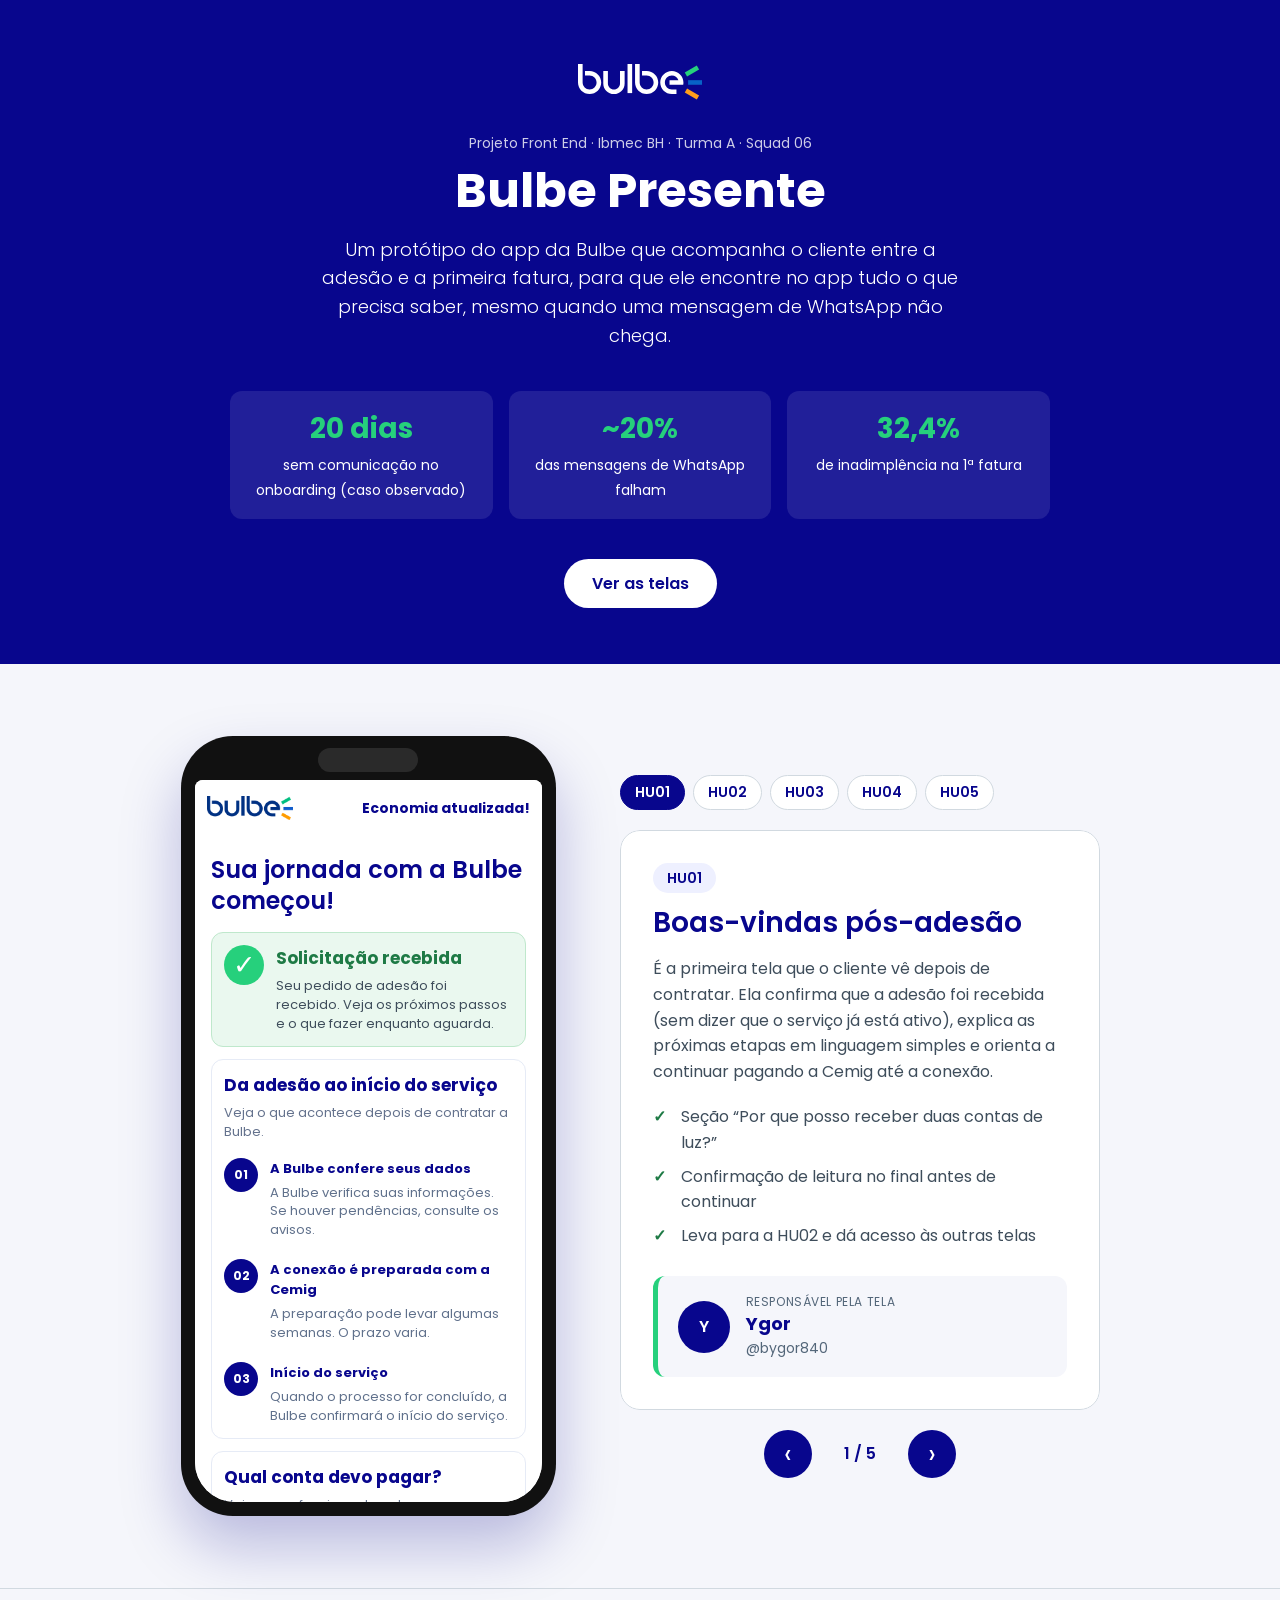
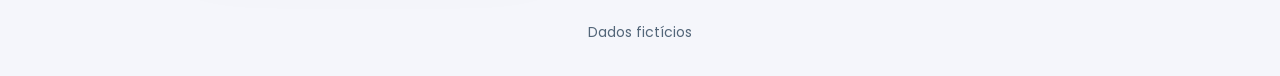
==== commit f2596b75: "style: remove a dica do carrossel e o cliente do rodapé" ====
--- a/index.html
+++ b/index.html
@@ -184,13 +184,12 @@
         <button type="button" class="seta" id="proxima" aria-label="Próxima tela">›</button>
       </div>
 
-      <p class="dica">Dá para tocar e navegar dentro do celular: o card acompanha a tela aberta.</p>
     </section>
 
   </main>
 
   <footer class="rodape">
-    <p>Dados fictícios · Cliente de demonstração: Helena Martins</p>
+    <p>Dados fictícios</p>
   </footer>
 
 </body>
--- a/apresentacao.css
+++ b/apresentacao.css
@@ -314,13 +314,6 @@
   text-align: center;
 }
 
-.dica {
-  margin-top: 16px;
-  text-align: center;
-  font-size: 13px;
-  color: var(--cor-texto-secundario);
-}
-
 /* ---------- Rodapé ---------- */
 .rodape {
   text-align: center;
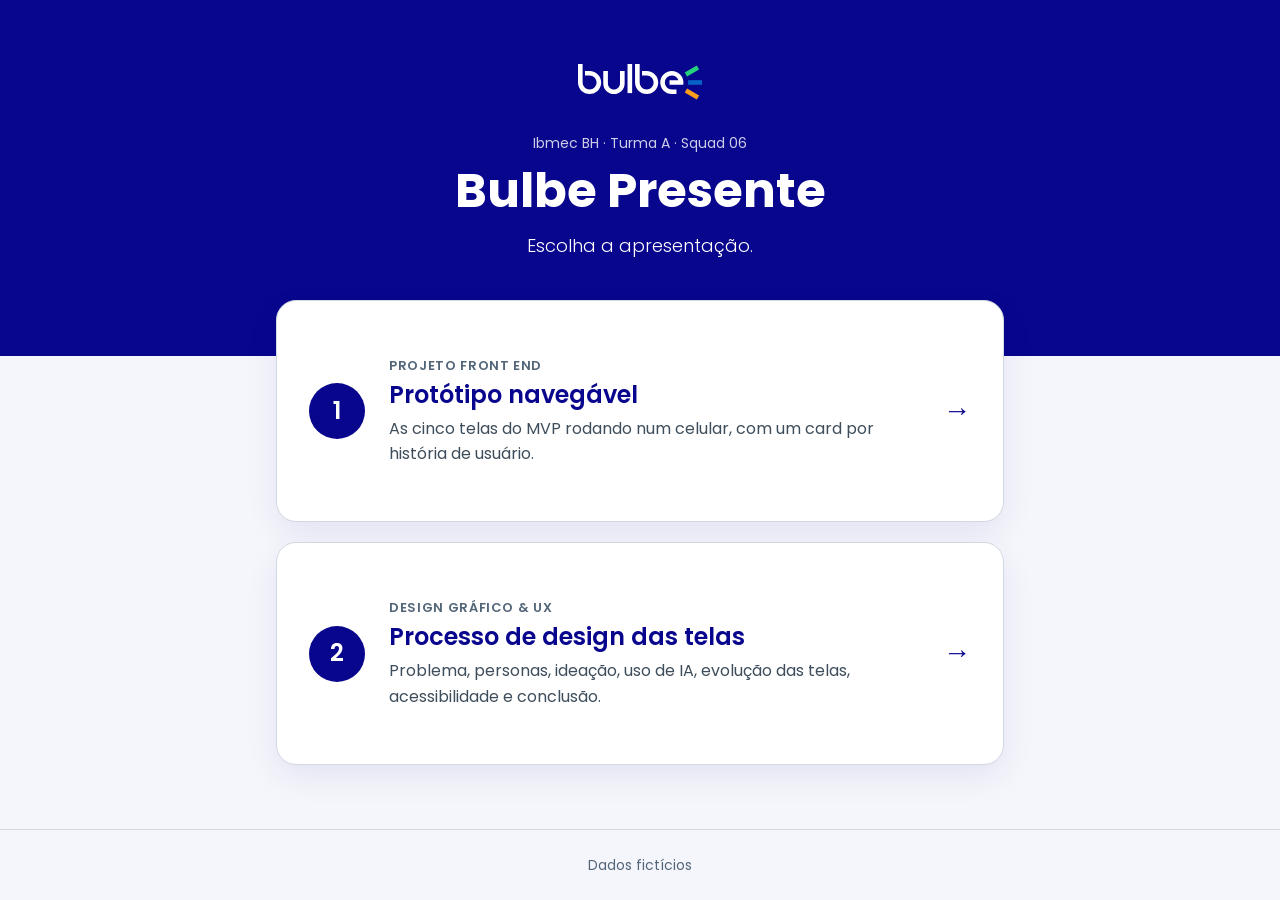
==== commit 72bc1941: "feat: adiciona menu com as duas apresentações A apresentação do protótipo passa para projeto.html, c" ====
--- a/index.html
+++ b/index.html
@@ -3,192 +3,46 @@
 <head>
   <meta charset="UTF-8">
   <meta name="viewport" content="width=device-width, initial-scale=1">
-  <title>Apresentação · Bulbe Presente</title>
+  <title>Apresentações · Bulbe Presente · Squad 06</title>
 
-  <!-- Fonte Poppins (a mesma do app) -->
   <link href="https://fonts.googleapis.com/css2?family=Poppins:wght@300;400;500;600;700&display=swap" rel="stylesheet">
-  <link rel="stylesheet" href="apresentacao.css">
+  <link rel="stylesheet" href="menu.css">
   <link rel="icon" type="image/png" href="assets/img/bulbe_logo.png">
-  <script src="apresentacao.js" defer></script>
 </head>
 <body>
 
-  <!-- ================= ABERTURA ================= -->
-  <header class="abertura">
-    <img class="abertura-logo" src="assets/img/logo-bulbe-branco.svg" alt="Bulbe">
-    <p class="abertura-etiqueta">Projeto Front End · Ibmec BH · Turma A · Squad 06</p>
+  <header class="menu-topo">
+    <img class="menu-logo" src="assets/img/logo-bulbe-branco.svg" alt="Bulbe">
+    <p class="menu-etiqueta">Ibmec BH · Turma A · Squad 06</p>
     <h1>Bulbe Presente</h1>
-    <p class="abertura-texto">
-      Um protótipo do app da Bulbe que acompanha o cliente entre a adesão e a primeira fatura,
-      para que ele encontre no app tudo o que precisa saber, mesmo quando uma mensagem de WhatsApp não chega.
-    </p>
-
-    <ul class="numeros">
-      <li><strong>20 dias</strong><span>sem comunicação no onboarding (caso observado)</span></li>
-      <li><strong>~20%</strong><span>das mensagens de WhatsApp falham</span></li>
-      <li><strong>32,4%</strong><span>de inadimplência na 1ª fatura</span></li>
-    </ul>
-
-    <a class="abertura-botao" href="#demo">Ver as telas</a>
+    <p class="menu-texto">Escolha a apresentação.</p>
   </header>
 
-  <!-- ================= DEMONSTRAÇÃO: 1 celular + carrossel ================= -->
-  <main class="demo" id="demo">
+  <main class="menu-opcoes">
 
-    <!-- Celular: mostra a tela do card atual e pode ser navegado -->
-    <div class="celular">
-      <div class="celular-entalhe"></div>
-      <iframe id="celular-tela" src="pages/hu01.html?cliente=1" title="Tela do app Bulbe Presente"></iframe>
-    </div>
+    <a class="opcao" href="projeto.html">
+      <span class="opcao-numero">1</span>
+      <div>
+        <small>Projeto Front End</small>
+        <h2>Protótipo navegável</h2>
+        <p>As cinco telas do MVP rodando num celular, com um card por história de usuário.</p>
+      </div>
+      <span class="opcao-seta" aria-hidden="true">→</span>
+    </a>
 
-    <!-- Carrossel: um card por tela -->
-    <section class="carrossel" aria-label="Telas do app">
-
-      <!-- Abas com as telas (atalho direto para cada uma) -->
-      <nav class="carrossel-abas" aria-label="Escolher tela">
-        <button type="button" data-ir="0">HU01</button>
-        <button type="button" data-ir="1">HU02</button>
-        <button type="button" data-ir="2">HU03</button>
-        <button type="button" data-ir="3">HU04</button>
-        <button type="button" data-ir="4">HU05</button>
-      </nav>
-
-      <div class="carrossel-janela">
-        <div class="carrossel-trilho" id="carrossel-trilho">
-
-          <!-- HU01 -->
-          <article class="card" data-tela="pages/hu01.html" data-arquivos="hu01.html">
-            <span class="tela-id">HU01</span>
-            <h2>Boas-vindas pós-adesão</h2>
-            <p>
-              É a primeira tela que o cliente vê depois de contratar. Ela confirma que a adesão foi recebida
-              (sem dizer que o serviço já está ativo), explica as próximas etapas em linguagem simples e
-              orienta a continuar pagando a Cemig até a conexão.
-            </p>
-            <ul class="destaques">
-              <li>Seção “Por que posso receber duas contas de luz?”</li>
-              <li>Confirmação de leitura no final antes de continuar</li>
-              <li>Leva para a HU02 e dá acesso às outras telas</li>
-            </ul>
-            <div class="responsavel">
-              <span class="responsavel-foto">Y</span>
-              <div>
-                <small>Responsável pela tela</small>
-                <strong>Ygor</strong>
-                <span>@bygor840</span>
-              </div>
-            </div>
-          </article>
-
-          <!-- HU02 -->
-          <article class="card" data-tela="pages/confirmar-contatos.html" data-arquivos="confirmar-contatos.html">
-            <span class="tela-id">HU02</span>
-            <h2>Confirme seus contatos</h2>
-            <p>
-              Como cerca de 20% das mensagens de WhatsApp falham, o cliente confere aqui o celular e o e-mail
-              informados na adesão e escolhe por qual canal quer receber as atualizações.
-            </p>
-            <ul class="destaques">
-              <li>Confirmar ou editar telefone e e-mail</li>
-              <li>Escolha do canal: WhatsApp, e-mail ou ambos</li>
-              <li>Validação dos campos e mensagem de sucesso</li>
-            </ul>
-            <div class="responsavel">
-              <span class="responsavel-foto">LA</span>
-              <div>
-                <small>Responsável pela tela</small>
-                <strong>Laura Amorim</strong>
-                <span>@amorimplaura</span>
-              </div>
-            </div>
-          </article>
-
-          <!-- HU03 -->
-          <article class="card" data-tela="pages/central-de-avisos.html" data-arquivos="central-de-avisos.html">
-            <span class="tela-id">HU03</span>
-            <h2>Central de avisos</h2>
-            <p>
-              Reúne em um só lugar todas as mensagens que a Bulbe enviou e as pendências que dependem do cliente.
-              Se um WhatsApp não chegou, o aviso continua disponível aqui.
-            </p>
-            <ul class="destaques">
-              <li>Pendências no topo, destacadas e com prazo</li>
-              <li>Data, título e canal de envio de cada aviso</li>
-              <li>O que foi lido fica salvo no navegador</li>
-            </ul>
-            <div class="responsavel">
-              <span class="responsavel-foto">DF</span>
-              <div>
-                <small>Responsável pela tela</small>
-                <strong>Daniel Ferreira</strong>
-                <span>@danielferreira88</span>
-              </div>
-            </div>
-          </article>
-
-          <!-- HU04 -->
-          <article class="card" data-tela="pages/acompanhe-sua-energia.html" data-arquivos="acompanhe-sua-energia.html">
-            <span class="tela-id">HU04</span>
-            <h2>Acompanhe sua energia</h2>
-            <p>
-              A tela principal do app nos acessos seguintes. Mostra, com uma animação, o caminho da energia
-              da usina até a casa do cliente e em que etapa a adesão está, para ele ter certeza de que o processo
-              está andando enquanto ainda paga a Cemig.
-            </p>
-            <ul class="destaques">
-              <li>Etapa atual, se o cliente precisa fazer algo e aviso de atraso</li>
-              <li>Economia estimada antes da conexão</li>
-              <li>Depois da conexão: energia recebida e economia acumulada</li>
-            </ul>
-            <div class="responsavel">
-              <span class="responsavel-foto">BP</span>
-              <div>
-                <small>Responsável pela tela</small>
-                <strong>Bernardo Paolucci</strong>
-                <span>@bpaolucci</span>
-              </div>
-            </div>
-          </article>
-
-          <!-- HU05 (inclui as telas de explicação abertas a partir dela) -->
-          <article class="card" data-tela="pages/primeira-fatura.html"
-                   data-arquivos="primeira-fatura.html explicacao-contas.html explicacao-empresas.html explicacao-recebimento.html duvidas-fatura.html central-orientacoes.html">
-            <span class="tela-id">HU05</span>
-            <h2>Entenda sua primeira fatura</h2>
-            <p>
-              Explica de forma simples como vai funcionar a primeira cobrança: a relação entre as contas da Cemig
-              e da Bulbe, qual conta pagar durante a espera e como a fatura chega.
-            </p>
-            <ul class="destaques">
-              <li>Qual conta pagar em cada momento</li>
-              <li>Canais de envio da fatura (WhatsApp e e-mail)</li>
-              <li>O que fazer se a fatura não chegar (+ 4 telas de explicação)</li>
-            </ul>
-            <div class="responsavel">
-              <span class="responsavel-foto">MC</span>
-              <div>
-                <small>Responsável pela tela</small>
-                <strong>Maria Cecília Cotta</strong>
-                <span>@MariaCeciliaCotta</span>
-              </div>
-            </div>
-          </article>
-
-        </div>
+    <a class="opcao" href="design.html">
+      <span class="opcao-numero">2</span>
+      <div>
+        <small>Design Gráfico &amp; UX</small>
+        <h2>Processo de design das telas</h2>
+        <p>Problema, personas, ideação, uso de IA, evolução das telas, acessibilidade e conclusão.</p>
       </div>
-
-      <!-- Setas e contador -->
-      <div class="carrossel-controles">
-        <button type="button" class="seta" id="anterior" aria-label="Tela anterior">‹</button>
-        <span class="contador" id="contador" aria-live="polite">1 / 5</span>
-        <button type="button" class="seta" id="proxima" aria-label="Próxima tela">›</button>
-      </div>
-
-    </section>
+      <span class="opcao-seta" aria-hidden="true">→</span>
+    </a>
 
   </main>
 
-  <footer class="rodape">
+  <footer class="menu-rodape">
     <p>Dados fictícios</p>
   </footer>
 
--- a/menu.css
+++ b/menu.css
@@ -0,0 +1,145 @@
+/* =========================================================
+   Menu inicial: leva para as duas apresentações
+   ========================================================= */
+@import url("assets/css/cores.css");
+
+* {
+  box-sizing: border-box;
+  margin: 0;
+  padding: 0;
+}
+
+body {
+  min-height: 100vh;
+  display: flex;
+  flex-direction: column;
+  font-family: var(--fonte);
+  color: var(--cor-texto);
+  background: #f5f6fb;
+  line-height: 1.6;
+}
+
+.menu-topo {
+  background: var(--cor-azul);
+  color: var(--cor-branco);
+  text-align: center;
+  padding: 64px 16px 96px;
+}
+
+.menu-logo {
+  height: 36px;
+  margin-bottom: 24px;
+}
+
+.menu-etiqueta {
+  font-size: 14px;
+  opacity: 0.8;
+}
+
+.menu-topo h1 {
+  font-size: 48px;
+  font-weight: 700;
+  line-height: 1.2;
+  margin: 8px 0 12px;
+}
+
+.menu-texto {
+  font-size: 18px;
+  font-weight: 300;
+}
+
+.menu-opcoes {
+  flex: 1;
+  width: 100%;
+  max-width: 760px;
+  margin: -56px auto 0;
+  padding: 0 16px 64px;
+  display: grid;
+  gap: 20px;
+}
+
+.opcao {
+  display: flex;
+  align-items: center;
+  gap: 24px;
+  background: var(--cor-branco);
+  border: 1px solid var(--cor-linha);
+  border-radius: 20px;
+  padding: 28px 32px;
+  color: inherit;
+  text-decoration: none;
+  box-shadow: 0 12px 32px rgba(8, 6, 141, 0.08);
+  transition: border-color 0.2s, transform 0.2s;
+}
+
+.opcao:hover,
+.opcao:focus-visible {
+  border-color: var(--cor-azul);
+  transform: translateY(-2px);
+}
+
+.opcao-numero {
+  flex-shrink: 0;
+  display: flex;
+  align-items: center;
+  justify-content: center;
+  width: 56px;
+  height: 56px;
+  border-radius: 50%;
+  background: var(--cor-azul);
+  color: var(--cor-branco);
+  font-size: 24px;
+  font-weight: 600;
+}
+
+.opcao small {
+  display: block;
+  font-size: 13px;
+  font-weight: 600;
+  text-transform: uppercase;
+  letter-spacing: 0.05em;
+  color: var(--cor-texto-secundario);
+}
+
+.opcao h2 {
+  color: var(--cor-azul);
+  font-size: 24px;
+  font-weight: 600;
+  line-height: 1.3;
+  margin: 2px 0 6px;
+}
+
+.opcao-seta {
+  margin-left: auto;
+  font-size: 28px;
+  color: var(--cor-azul);
+}
+
+.menu-rodape {
+  text-align: center;
+  padding: 24px 16px;
+  font-size: 14px;
+  color: var(--cor-texto-secundario);
+  border-top: 1px solid var(--cor-linha);
+}
+
+@media (max-width: 560px) {
+  .menu-topo h1 {
+    font-size: 36px;
+  }
+
+  .opcao {
+    padding: 24px 20px;
+    gap: 16px;
+  }
+
+  .opcao-seta {
+    display: none;
+  }
+}
+
+@media (prefers-reduced-motion: reduce) {
+  .opcao {
+    transition: none;
+  }
+}
